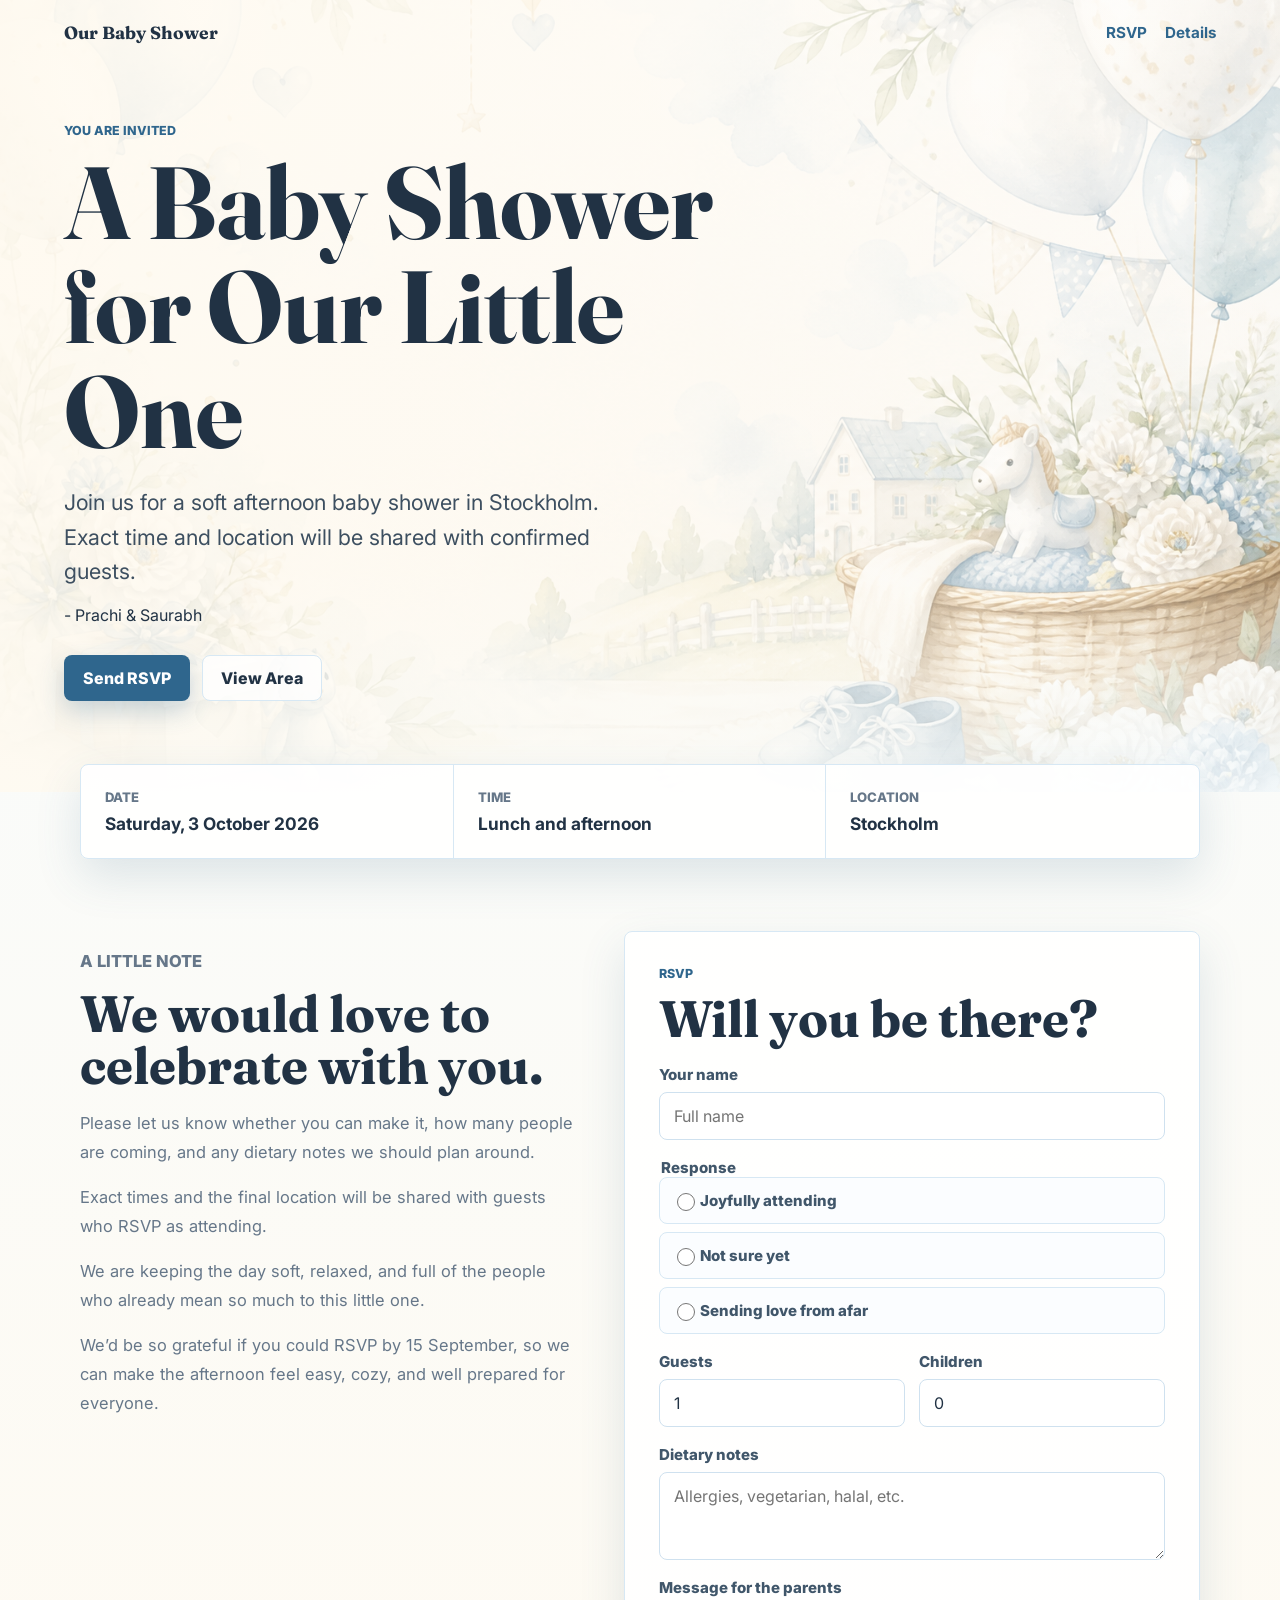
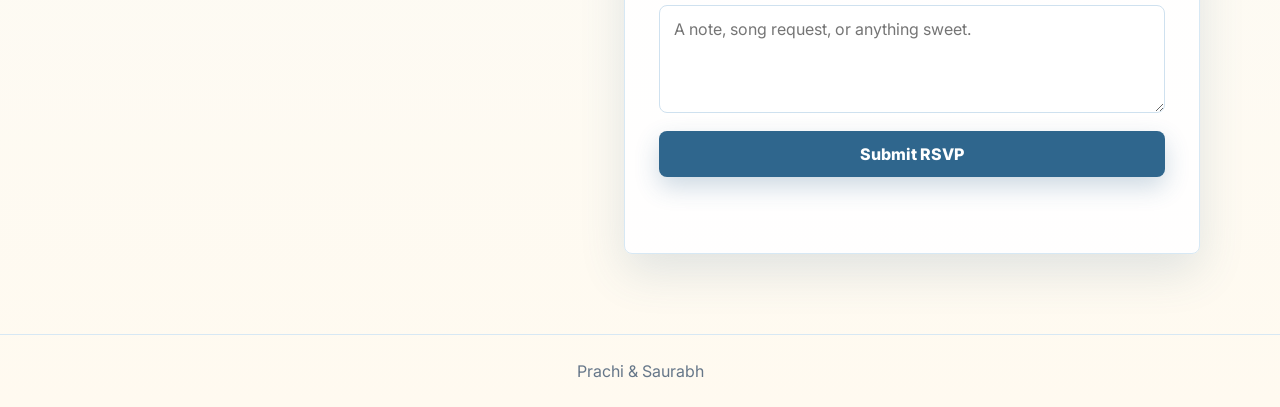
==== index.html @ 3d4d5b7b "Add RSVP confirmation dialog" ====
<!doctype html>
<html lang="en">
  <head>
    <meta charset="utf-8">
    <meta name="viewport" content="width=device-width, initial-scale=1">
    <meta name="description" content="RSVP for a baby shower in Stockholm.">
    <title>Baby Shower RSVP</title>
    <link rel="preconnect" href="https://fonts.googleapis.com">
    <link rel="preconnect" href="https://fonts.gstatic.com" crossorigin>
    <link href="https://fonts.googleapis.com/css2?family=Fraunces:opsz,wght@9..144,600;9..144,700&family=Inter:wght@400;500;600;700&display=swap" rel="stylesheet">
    <link rel="stylesheet" href="styles.css">
  </head>
  <body>
    <header class="hero">
      <img class="hero__image" src="assets/baby-shower-hero.png" alt="Watercolor baby shower decorations with pale blue balloons, flowers, and baby shoes">
      <nav class="topbar" aria-label="Event">
        <a class="brand" href="index.html">Our Baby Shower</a>
        <div class="topbar__links">
          <a href="#rsvp">RSVP</a>
          <a href="#details">Details</a>
        </div>
      </nav>
      <section class="hero__content" aria-labelledby="event-title">
        <p class="eyebrow">You are invited</p>
        <h1 id="event-title">A Baby Shower for Our Little One</h1>
        <p class="hero__copy" id="event-summary">Join us for a soft afternoon baby shower in Stockholm. Exact time and location will be shared with confirmed guests.</p>
        <p> - Prachi & Saurabh</p>
        <div class="hero__actions">
          <a class="button button--primary" href="#rsvp">Send RSVP</a>
          <a class="button button--secondary" id="maps-link" target="_blank" rel="noreferrer">View Area</a>
        </div>
      </section>
    </header>

    <main>
      <section class="event-strip" id="details" aria-label="Event details">
        <div>
          <span>Date</span>
          <strong id="event-date">Date to be announced</strong>
        </div>
        <div>
          <span>Time</span>
          <strong id="event-time">Time to be announced</strong>
        </div>
        <div>
          <span>Location</span>
          <strong id="event-location">Stockholm</strong>
        </div>
      </section>

      <section class="content-grid" aria-label="Invitation and RSVP">
        <article class="note">
          <p class="eyebrow">A little note</p>
          <h2>We would love to celebrate with you.</h2>
          <p>
            Please let us know whether you can make it, how many people are coming,
            and any dietary notes we should plan around.
          </p>
          <p>
            Exact times and the final location will be shared with guests who
            RSVP as attending.
          </p>
          <p>
            We are keeping the day soft, relaxed, and full of the people who
            already mean so much to this little one.
          </p>
          <p>
            We’d be so grateful if you could RSVP by 15 September, so we can 
            make the afternoon feel easy, cozy, and well prepared for everyone.
          </p>
        </article>

        <form class="rsvp-form" id="rsvp" aria-label="RSVP form">
          <div class="form-heading">
            <p class="eyebrow">RSVP</p>
            <h2>Will you be there?</h2>
          </div>

          <label>
            <span>Your name</span>
            <input name="name" type="text" autocomplete="name" required placeholder="Full name">
          </label>

          <fieldset>
            <legend>Response</legend>
            <label class="choice">
              <input type="radio" name="status" value="yes" required>
              <span>Joyfully attending</span>
            </label>
            <label class="choice">
              <input type="radio" name="status" value="maybe">
              <span>Not sure yet</span>
            </label>
            <label class="choice">
              <input type="radio" name="status" value="no">
              <span>Sending love from afar</span>
            </label>
          </fieldset>

          <div class="form-row">
            <label>
              <span>Guests</span>
              <input name="guests" type="number" min="1" max="8" value="1" required>
            </label>
            <label>
              <span>Children</span>
              <input name="children" type="number" min="0" max="8" value="0">
            </label>
          </div>

          <label>
            <span>Dietary notes</span>
            <textarea name="dietary" rows="3" placeholder="Allergies, vegetarian, halal, etc."></textarea>
          </label>

          <label>
            <span>Message for the parents</span>
            <textarea name="message" rows="4" placeholder="A note, song request, or anything sweet."></textarea>
          </label>

          <button class="button button--primary" type="submit">Submit RSVP</button>
          <p class="form-status" id="form-status" role="status" aria-live="polite"></p>
        </form>
      </section>
    </main>

    <footer>
      <span id="footer-text">Prachi &amp; Saurabh</span>
    </footer>

    <div class="confirmation-modal" id="confirmation-modal" role="dialog" aria-modal="true" aria-labelledby="confirmation-title" hidden>
      <div class="confirmation-modal__backdrop" data-close-confirmation></div>
      <section class="confirmation-modal__panel">
        <p class="eyebrow">RSVP received</p>
        <h2 id="confirmation-title">Thank you for letting us know.</h2>
        <p id="confirmation-copy">
          Your RSVP has been saved. We are so grateful you took a moment to reply.
        </p>
        <button class="button button--primary" type="button" data-close-confirmation>Done</button>
      </section>
    </div>

    <script src="script.js"></script>
  </body>
</html>
---- styles.css ----
:root {
  color-scheme: light;
  --ink: #213244;
  --muted: #667789;
  --blue: #a9d7f6;
  --blue-strong: #6aaedb;
  --blue-deep: #2f668d;
  --ivory: #fffaf0;
  --paper: #ffffff;
  --sage: #8fa98b;
  --gold: #c9a95e;
  --line: #d7e8f4;
  --shadow: 0 18px 45px rgba(69, 112, 145, 0.16);
}

* {
  box-sizing: border-box;
}

html {
  scroll-behavior: smooth;
}

body {
  margin: 0;
  color: var(--ink);
  background: linear-gradient(180deg, #f7fcff 0%, var(--ivory) 100%);
  font-family: Inter, system-ui, -apple-system, BlinkMacSystemFont, "Segoe UI", sans-serif;
}

a {
  color: inherit;
}

.hero {
  position: relative;
  min-height: 88vh;
  overflow: hidden;
  display: grid;
  align-items: center;
  padding: 84px clamp(20px, 5vw, 72px) 52px;
}

.hero__image {
  position: absolute;
  inset: 0;
  width: 100%;
  height: 100%;
  object-fit: cover;
  z-index: -2;
}

.hero::after {
  content: "";
  position: absolute;
  inset: 0;
  z-index: -1;
  background:
    linear-gradient(90deg, rgba(255, 250, 240, 0.9), rgba(255, 250, 240, 0.55) 48%, rgba(255, 250, 240, 0.15)),
    linear-gradient(180deg, rgba(255, 255, 255, 0.55), rgba(255, 255, 255, 0.1) 72%, rgba(247, 252, 255, 0.92));
}

.topbar {
  position: absolute;
  top: 0;
  left: 0;
  right: 0;
  display: flex;
  justify-content: space-between;
  align-items: center;
  gap: 16px;
  padding: 22px clamp(20px, 5vw, 72px);
  z-index: 2;
}

.topbar--plain {
  position: static;
  background: rgba(255, 255, 255, 0.82);
  border-bottom: 1px solid var(--line);
  backdrop-filter: blur(12px);
}

.brand {
  font-family: Fraunces, Georgia, serif;
  font-weight: 700;
  font-size: 1.1rem;
  text-decoration: none;
}

.topbar__links {
  display: flex;
  gap: 18px;
  color: var(--blue-deep);
  font-size: 0.95rem;
  font-weight: 700;
}

.topbar__links a {
  text-decoration: none;
}

.hero__content {
  width: min(680px, 100%);
}

.eyebrow {
  margin: 0 0 12px;
  color: var(--blue-deep);
  font-size: 0.78rem;
  font-weight: 800;
  letter-spacing: 0;
  text-transform: uppercase;
}

h1,
h2 {
  margin: 0;
  font-family: Fraunces, Georgia, serif;
  line-height: 1.02;
}

h1 {
  max-width: 10ch;
  font-size: clamp(3.1rem, 8vw, 6.8rem);
}

h2 {
  font-size: clamp(2rem, 4vw, 3.25rem);
}

.hero__copy {
  max-width: 560px;
  margin: 22px 0 0;
  color: #3d4f60;
  font-size: clamp(1.05rem, 2vw, 1.35rem);
  line-height: 1.6;
}

.hero__actions,
.table-actions {
  display: flex;
  flex-wrap: wrap;
  gap: 12px;
  align-items: center;
}

.hero__actions {
  margin-top: 30px;
}

.button {
  min-height: 46px;
  border: 1px solid transparent;
  border-radius: 8px;
  padding: 12px 18px;
  display: inline-flex;
  align-items: center;
  justify-content: center;
  gap: 8px;
  color: var(--ink);
  font: inherit;
  font-weight: 800;
  text-decoration: none;
  cursor: pointer;
}

.button--primary {
  background: var(--blue-deep);
  color: white;
  box-shadow: 0 10px 24px rgba(47, 102, 141, 0.24);
}

.button--secondary {
  background: rgba(255, 255, 255, 0.78);
  border-color: var(--line);
}

.event-strip,
.content-grid,
.stats-shell {
  width: min(1120px, calc(100% - 32px));
  margin-inline: auto;
}

.event-strip {
  margin-top: -28px;
  position: relative;
  z-index: 3;
  display: grid;
  grid-template-columns: repeat(3, 1fr);
  background: rgba(255, 255, 255, 0.92);
  border: 1px solid var(--line);
  border-radius: 8px;
  box-shadow: var(--shadow);
}

.event-strip div {
  padding: 24px;
  border-right: 1px solid var(--line);
}

.event-strip div:last-child {
  border-right: 0;
}

.event-strip span,
.metric-grid span {
  display: block;
  color: var(--muted);
  font-size: 0.82rem;
  font-weight: 800;
  text-transform: uppercase;
}

.event-strip strong,
.metric-grid strong {
  display: block;
  margin-top: 8px;
  font-size: 1.08rem;
}

.content-grid {
  display: grid;
  grid-template-columns: minmax(0, 0.86fr) minmax(360px, 1fr);
  gap: clamp(24px, 4vw, 48px);
  padding: 72px 0 80px;
  align-items: start;
}

.note {
  padding-top: 16px;
}

.note p {
  color: var(--muted);
  font-size: 1.03rem;
  line-height: 1.75;
}

code {
  border: 1px solid var(--line);
  border-radius: 6px;
  background: rgba(255, 255, 255, 0.8);
  padding: 2px 5px;
}

.rsvp-form,
.stats-panel,
.metric-grid article {
  background: rgba(255, 255, 255, 0.9);
  border: 1px solid var(--line);
  border-radius: 8px;
  box-shadow: var(--shadow);
}

.rsvp-form {
  display: grid;
  gap: 18px;
  padding: clamp(22px, 4vw, 34px);
}

.form-heading {
  margin-bottom: 2px;
}

label,
fieldset {
  display: grid;
  gap: 8px;
  min-width: 0;
}

label span,
legend {
  color: #40566a;
  font-size: 0.94rem;
  font-weight: 800;
}

input,
textarea {
  width: 100%;
  border: 1px solid #cfe1ef;
  border-radius: 8px;
  background: white;
  color: var(--ink);
  font: inherit;
  padding: 13px 14px;
  outline: none;
}

input:focus,
textarea:focus {
  border-color: var(--blue-strong);
  box-shadow: 0 0 0 4px rgba(169, 215, 246, 0.35);
}

fieldset {
  margin: 0;
  padding: 0;
  border: 0;
}

.choice {
  grid-template-columns: 18px 1fr;
  align-items: center;
  gap: 10px;
  border: 1px solid var(--line);
  border-radius: 8px;
  padding: 12px;
  background: #fbfdff;
}

.choice input {
  width: 18px;
  height: 18px;
  accent-color: var(--blue-deep);
}

.form-row {
  display: grid;
  grid-template-columns: repeat(2, minmax(0, 1fr));
  gap: 14px;
}

.form-status {
  min-height: 24px;
  margin: 0;
  color: var(--blue-deep);
  font-weight: 800;
}

footer {
  border-top: 1px solid var(--line);
  padding: 26px 20px;
  color: var(--muted);
  text-align: center;
}

.confirmation-modal[hidden] {
  display: none;
}

.confirmation-modal {
  position: fixed;
  inset: 0;
  z-index: 20;
  display: grid;
  place-items: center;
  padding: 20px;
}

.confirmation-modal__backdrop {
  position: absolute;
  inset: 0;
  background: rgba(33, 50, 68, 0.36);
  backdrop-filter: blur(5px);
}

.confirmation-modal__panel {
  position: relative;
  width: min(460px, 100%);
  border: 1px solid var(--line);
  border-radius: 8px;
  background: rgba(255, 255, 255, 0.96);
  box-shadow: var(--shadow);
  padding: clamp(24px, 6vw, 38px);
}

.confirmation-modal__panel h2 {
  font-size: clamp(1.9rem, 5vw, 2.8rem);
}

.confirmation-modal__panel p:not(.eyebrow) {
  color: var(--muted);
  line-height: 1.7;
  margin: 16px 0 22px;
}

.stats-page {
  min-height: 100vh;
}

.stats-shell {
  padding: 56px 0 80px;
}

.stats-intro {
  max-width: 720px;
}

.stats-intro h1 {
  max-width: none;
  font-size: clamp(2.6rem, 7vw, 5.1rem);
}

.stats-intro p:last-child {
  color: var(--muted);
  line-height: 1.7;
}

.metric-grid {
  display: grid;
  grid-template-columns: repeat(4, 1fr);
  gap: 14px;
  margin: 32px 0 18px;
}

.metric-grid article {
  padding: 22px;
}

.metric-grid strong {
  color: var(--blue-deep);
  font-size: 2.35rem;
}

.stats-panel {
  margin-top: 18px;
  padding: 24px;
}

.bar-row {
  display: grid;
  grid-template-columns: 72px minmax(0, 1fr) 48px;
  gap: 14px;
  align-items: center;
  margin: 14px 0;
}

.bar {
  height: 14px;
  overflow: hidden;
  border-radius: 999px;
  background: #e8f4fb;
}

.bar i {
  display: block;
  width: 0;
  height: 100%;
  border-radius: inherit;
  background: linear-gradient(90deg, var(--blue-strong), var(--sage));
}

.table-actions {
  justify-content: space-between;
  margin-bottom: 14px;
}

.table-actions h2 {
  font-size: 1.6rem;
}

.table-wrap {
  overflow-x: auto;
}

table {
  width: 100%;
  border-collapse: collapse;
  min-width: 680px;
}

th,
td {
  border-bottom: 1px solid var(--line);
  padding: 13px 10px;
  text-align: left;
  vertical-align: top;
}

th {
  color: var(--blue-deep);
  font-size: 0.78rem;
  text-transform: uppercase;
}

td {
  color: #40566a;
}

@media (max-width: 820px) {
  .hero {
    min-height: 84vh;
    padding-top: 96px;
  }

  .topbar {
    align-items: flex-start;
  }

  .topbar__links {
    gap: 12px;
  }

  .hero__content {
    padding-top: 72px;
  }

  h1 {
    font-size: clamp(2.8rem, 15vw, 4.7rem);
  }

  .event-strip,
  .content-grid,
  .metric-grid {
    grid-template-columns: 1fr;
  }

  .event-strip div {
    border-right: 0;
    border-bottom: 1px solid var(--line);
  }

  .event-strip div:last-child {
    border-bottom: 0;
  }

  .content-grid {
    padding-top: 48px;
  }
}

@media (max-width: 560px) {
  .topbar {
    padding-inline: 16px;
  }

  .hero {
    padding-inline: 16px;
  }

  .hero__actions,
  .form-row {
    grid-template-columns: 1fr;
    display: grid;
  }

  .button {
    width: 100%;
  }

  .bar-row {
    grid-template-columns: 58px minmax(0, 1fr) 42px;
    gap: 10px;
  }
}
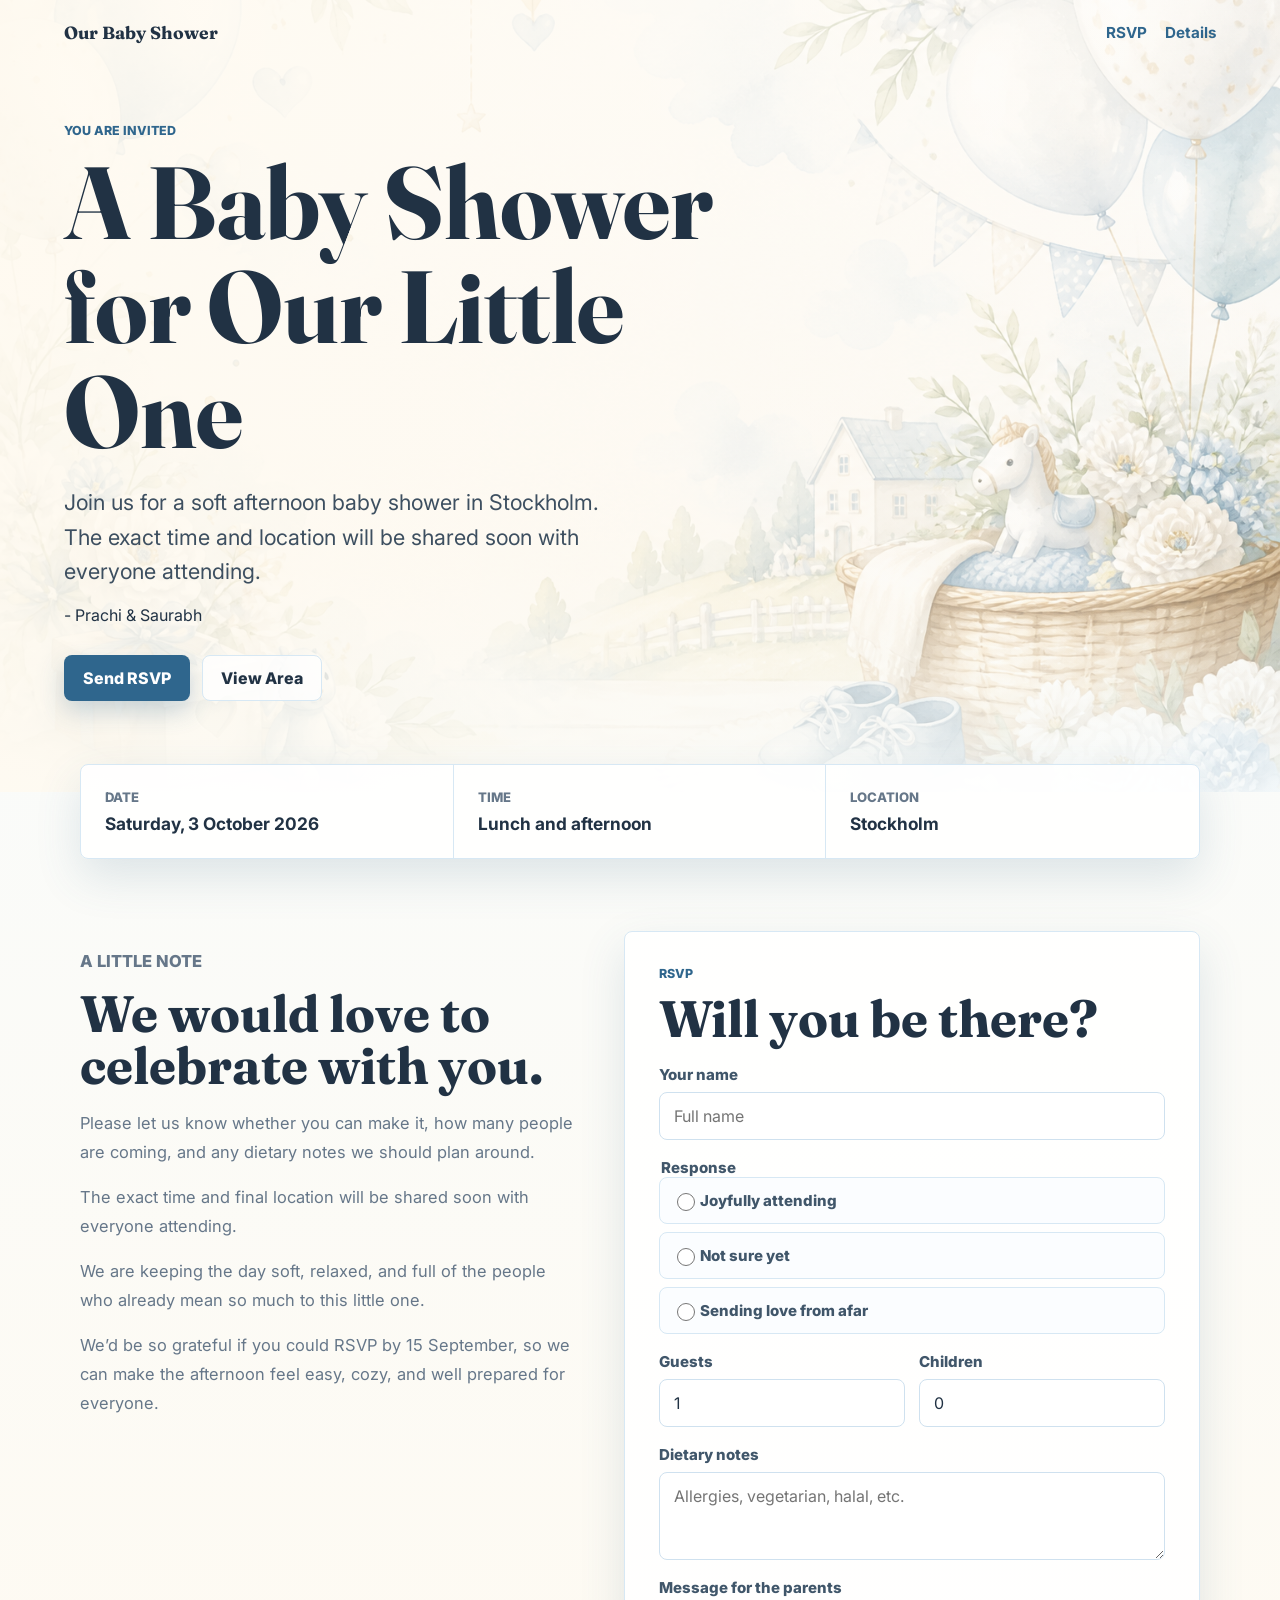
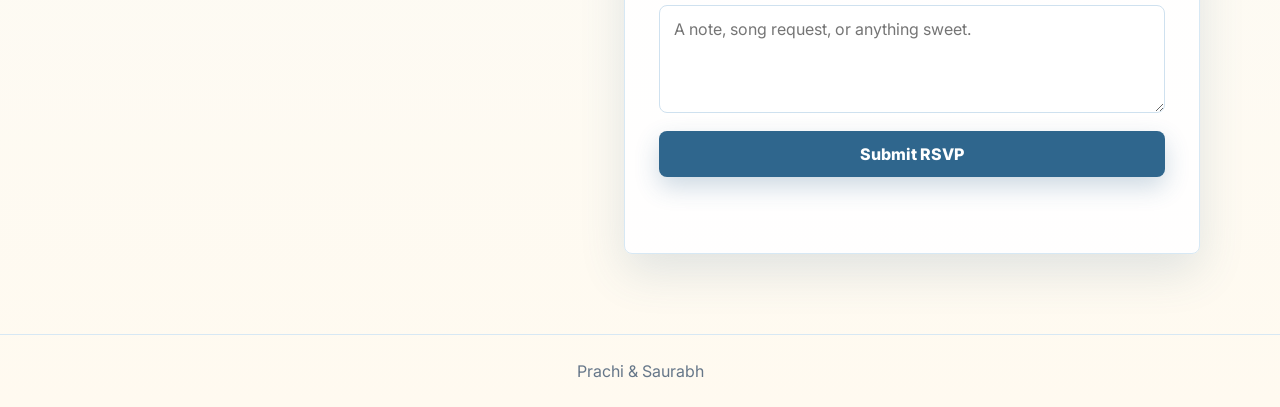
==== commit 932c4cc1: "Update event timing copy" ====
--- a/index.html
+++ b/index.html
@@ -23,7 +23,7 @@
       <section class="hero__content" aria-labelledby="event-title">
         <p class="eyebrow">You are invited</p>
         <h1 id="event-title">A Baby Shower for Our Little One</h1>
-        <p class="hero__copy" id="event-summary">Join us for a soft afternoon baby shower in Stockholm. Exact time and location will be shared with confirmed guests.</p>
+        <p class="hero__copy" id="event-summary">Join us for a soft afternoon baby shower in Stockholm. The exact time and location will be shared soon with everyone attending.</p>
         <p> - Prachi & Saurabh</p>
         <div class="hero__actions">
           <a class="button button--primary" href="#rsvp">Send RSVP</a>
@@ -57,8 +57,8 @@
             and any dietary notes we should plan around.
           </p>
           <p>
-            Exact times and the final location will be shared with guests who
-            RSVP as attending.
+            The exact time and final location will be shared soon with everyone
+            attending.
           </p>
           <p>
             We are keeping the day soft, relaxed, and full of the people who
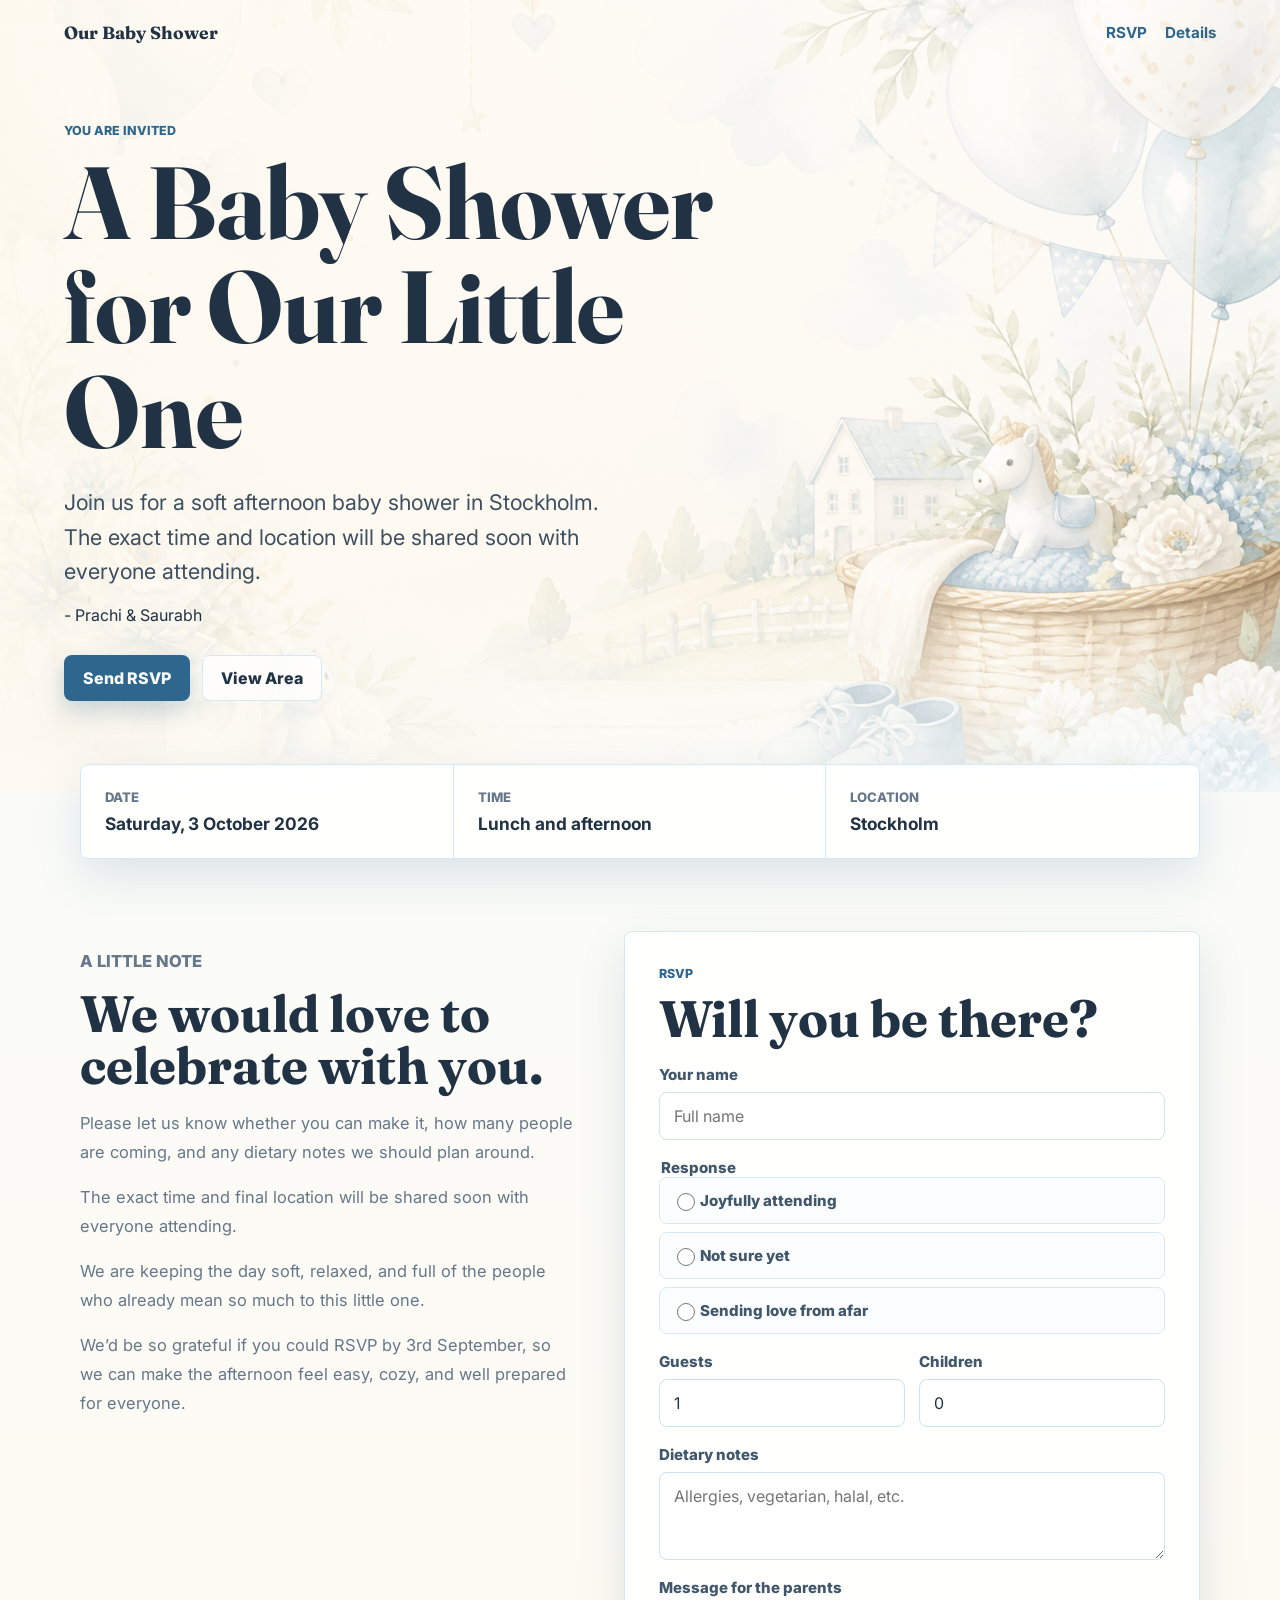
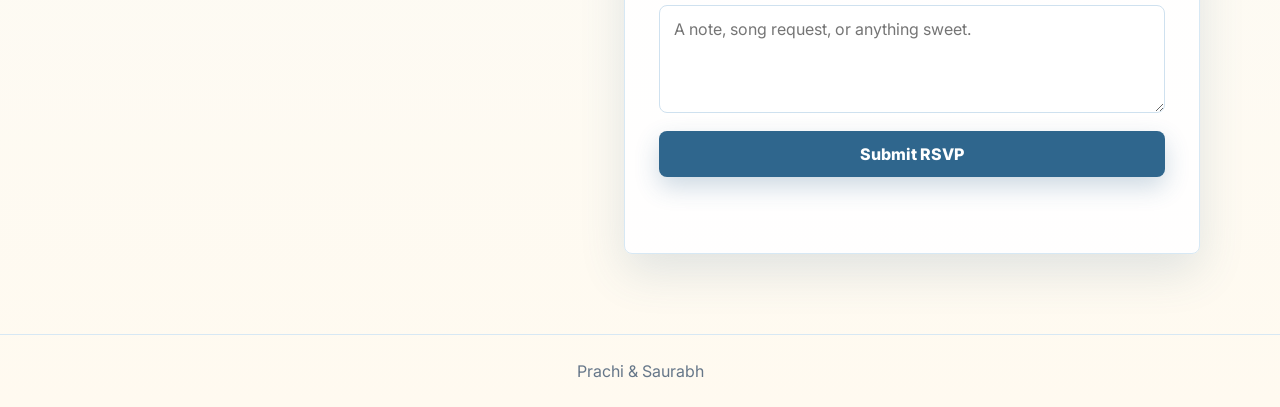
==== commit e32d2ce7: "Update rsvp date" ====
--- a/index.html
+++ b/index.html
@@ -4,7 +4,21 @@
     <meta charset="utf-8">
     <meta name="viewport" content="width=device-width, initial-scale=1">
     <meta name="description" content="RSVP for a baby shower in Stockholm.">
-    <title>Baby Shower RSVP</title>
+    <meta name="theme-color" content="#bfe4fb">
+    <meta property="og:type" content="website">
+    <meta property="og:url" content="https://saurabhvyas97.github.io/baby-shower-rsvp/">
+    <meta property="og:title" content="A Baby Shower for Our Little One">
+    <meta property="og:description" content="Join Prachi and Saurabh for a soft afternoon baby shower in Stockholm.">
+    <meta property="og:image" content="https://saurabhvyas97.github.io/baby-shower-rsvp/assets/social-preview.png">
+    <meta property="og:image:width" content="1200">
+    <meta property="og:image:height" content="630">
+    <meta property="og:image:alt" content="Soft watercolor baby shower invitation with pale blue balloons and tiny baby details">
+    <meta name="twitter:card" content="summary_large_image">
+    <meta name="twitter:title" content="A Baby Shower for Our Little One">
+    <meta name="twitter:description" content="Join Prachi and Saurabh for a soft afternoon baby shower in Stockholm.">
+    <meta name="twitter:image" content="https://saurabhvyas97.github.io/baby-shower-rsvp/assets/social-preview.png">
+    <link rel="canonical" href="https://saurabhvyas97.github.io/baby-shower-rsvp/">
+    <title>A Baby Shower for Our Little One</title>
     <link rel="preconnect" href="https://fonts.googleapis.com">
     <link rel="preconnect" href="https://fonts.gstatic.com" crossorigin>
     <link href="https://fonts.googleapis.com/css2?family=Fraunces:opsz,wght@9..144,600;9..144,700&family=Inter:wght@400;500;600;700&display=swap" rel="stylesheet">
@@ -65,7 +79,7 @@
             already mean so much to this little one.
           </p>
           <p>
-            We’d be so grateful if you could RSVP by 15 September, so we can 
+            We’d be so grateful if you could RSVP by 3rd September, so we can 
             make the afternoon feel easy, cozy, and well prepared for everyone.
           </p>
         </article>
@@ -100,7 +114,7 @@
           <div class="form-row">
             <label>
               <span>Guests</span>
-              <input name="guests" type="number" min="1" max="8" value="1" required>
+              <input name="guests" type="number" min="0" max="15" value="1" required>
             </label>
             <label>
               <span>Children</span>
@@ -118,7 +132,7 @@
             <textarea name="message" rows="4" placeholder="A note, song request, or anything sweet."></textarea>
           </label>
 
-          <button class="button button--primary" type="submit">Submit RSVP</button>
+          <button class="button button--primary" id="submit-rsvp" type="submit">Submit RSVP</button>
           <p class="form-status" id="form-status" role="status" aria-live="polite"></p>
         </form>
       </section>
--- a/styles.css
+++ b/styles.css
@@ -175,6 +175,12 @@
   border-color: var(--line);
 }
 
+.button:disabled {
+  cursor: wait;
+  opacity: 0.58;
+  box-shadow: none;
+}
+
 .event-strip,
 .content-grid,
 .stats-shell {
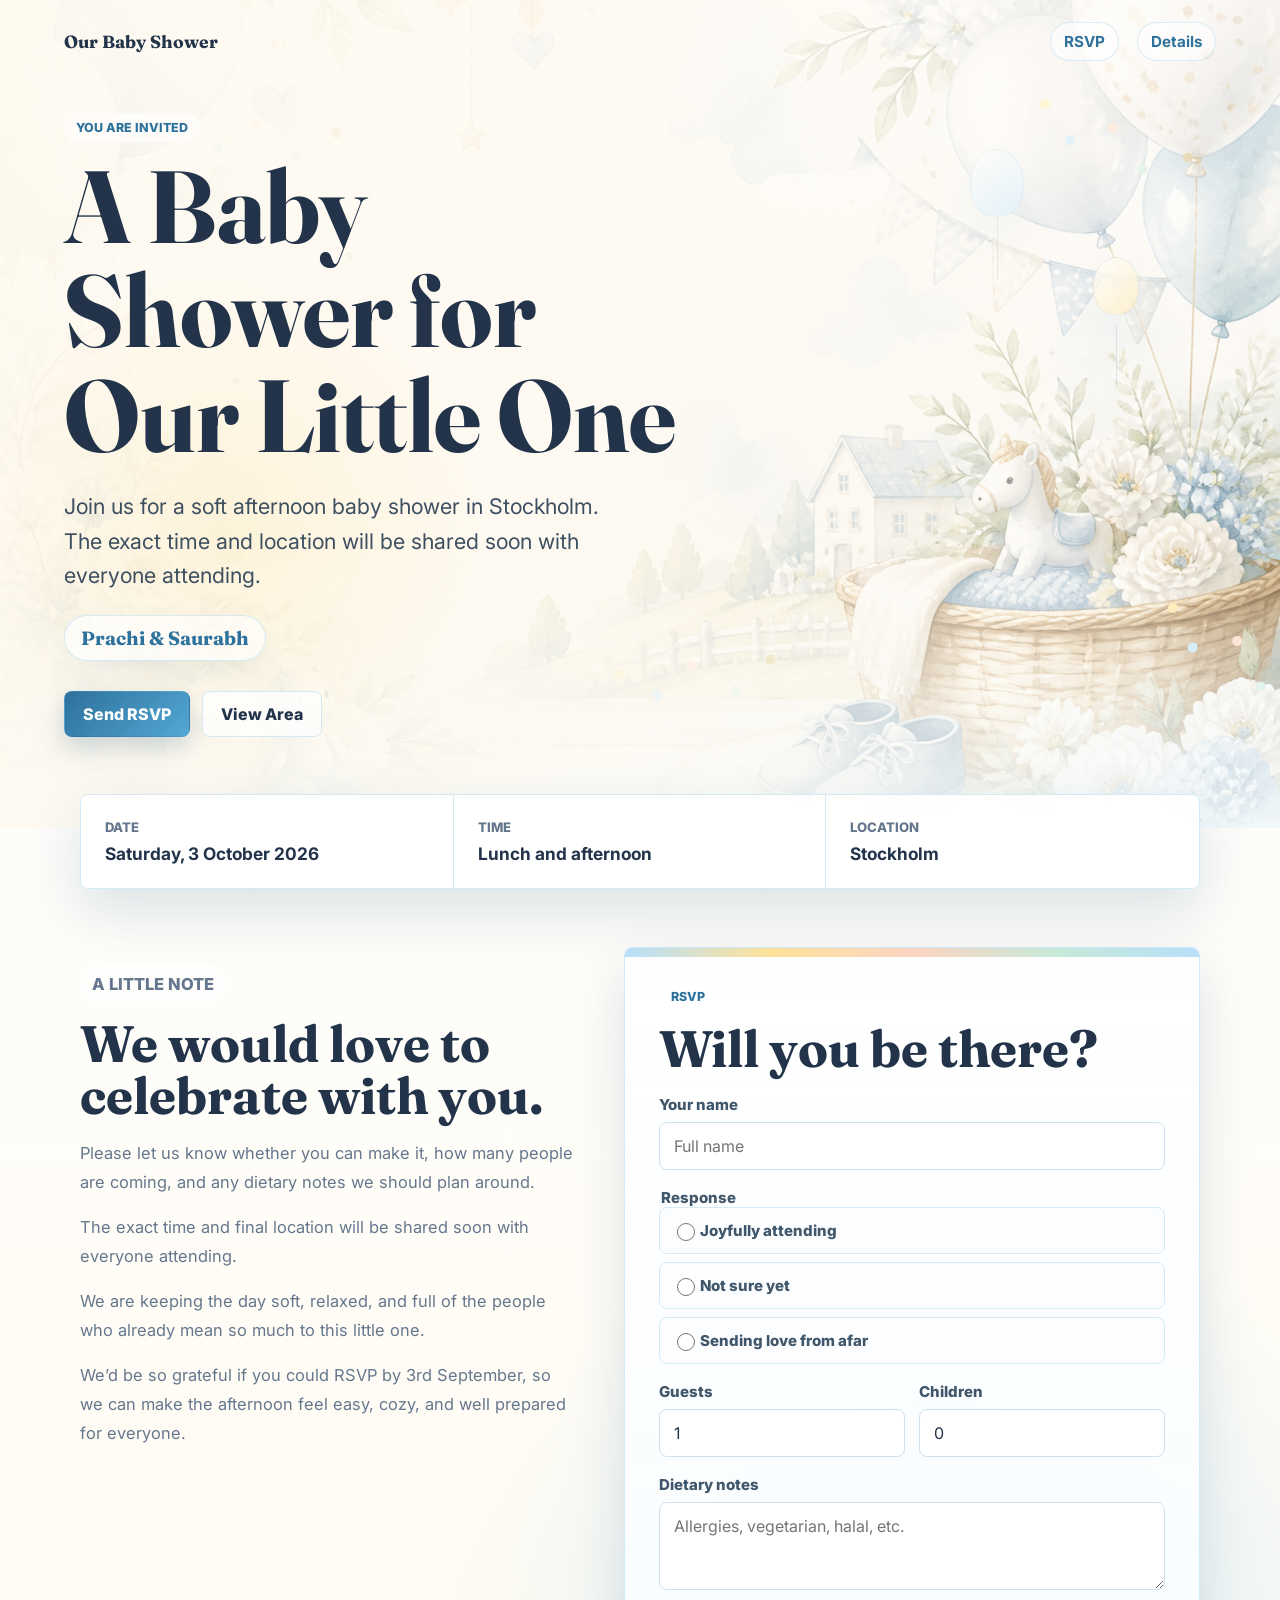
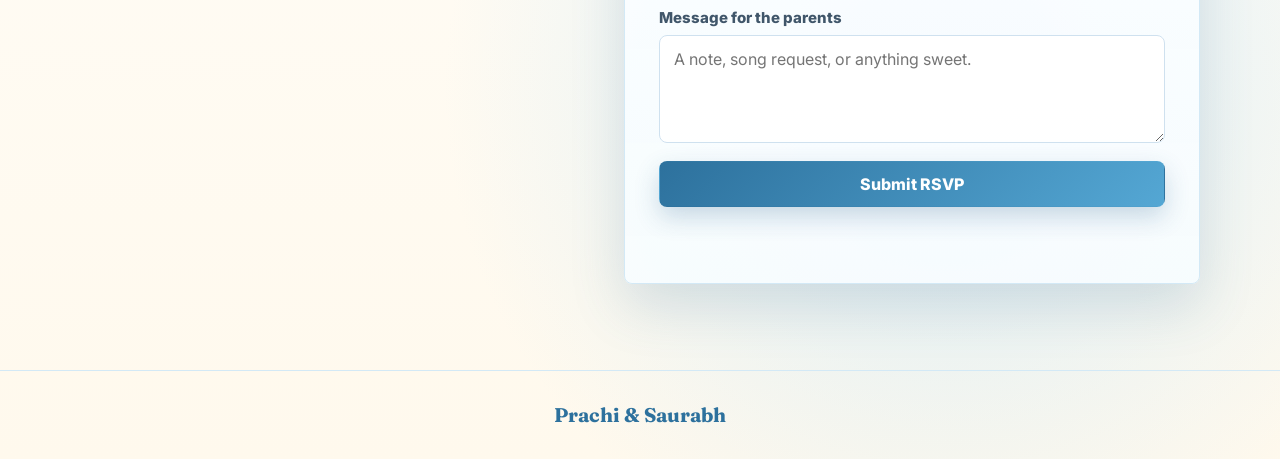
==== commit 3ba23102: "Add fun" ====
--- a/index.html
+++ b/index.html
@@ -24,9 +24,20 @@
     <link href="https://fonts.googleapis.com/css2?family=Fraunces:opsz,wght@9..144,600;9..144,700&family=Inter:wght@400;500;600;700&display=swap" rel="stylesheet">
     <link rel="stylesheet" href="styles.css">
   </head>
-  <body>
+  <body class="joyful-invite">
     <header class="hero">
       <img class="hero__image" src="assets/baby-shower-hero.png" alt="Watercolor baby shower decorations with pale blue balloons, flowers, and baby shoes">
+      <div class="party-sky" aria-hidden="true">
+        <span class="party-sky__balloon party-sky__balloon--one"></span>
+        <span class="party-sky__balloon party-sky__balloon--two"></span>
+        <span class="party-sky__balloon party-sky__balloon--three"></span>
+        <span class="party-sky__cloud party-sky__cloud--one"></span>
+        <span class="party-sky__cloud party-sky__cloud--two"></span>
+        <span class="party-sky__dot party-sky__dot--one"></span>
+        <span class="party-sky__dot party-sky__dot--two"></span>
+        <span class="party-sky__dot party-sky__dot--three"></span>
+        <span class="party-sky__dot party-sky__dot--four"></span>
+      </div>
       <nav class="topbar" aria-label="Event">
         <a class="brand" href="index.html">Our Baby Shower</a>
         <div class="topbar__links">
@@ -38,7 +49,7 @@
         <p class="eyebrow">You are invited</p>
         <h1 id="event-title">A Baby Shower for Our Little One</h1>
         <p class="hero__copy" id="event-summary">Join us for a soft afternoon baby shower in Stockholm. The exact time and location will be shared soon with everyone attending.</p>
-        <p> - Prachi & Saurabh</p>
+        <p class="signature">Prachi &amp; Saurabh</p>
         <div class="hero__actions">
           <a class="button button--primary" href="#rsvp">Send RSVP</a>
           <a class="button button--secondary" id="maps-link" target="_blank" rel="noreferrer">View Area</a>
--- a/styles.css
+++ b/styles.css
@@ -1,16 +1,20 @@
 :root {
   color-scheme: light;
-  --ink: #213244;
-  --muted: #667789;
-  --blue: #a9d7f6;
-  --blue-strong: #6aaedb;
-  --blue-deep: #2f668d;
-  --ivory: #fffaf0;
+  --ink: #22334a;
+  --muted: #65778d;
+  --blue: #b9e1fb;
+  --blue-strong: #68b9ea;
+  --blue-deep: #2d719d;
+  --ivory: #fff9ed;
   --paper: #ffffff;
-  --sage: #8fa98b;
-  --gold: #c9a95e;
-  --line: #d7e8f4;
-  --shadow: 0 18px 45px rgba(69, 112, 145, 0.16);
+  --sage: #9abd9c;
+  --gold: #d6ad4f;
+  --peach: #ffd5c3;
+  --butter: #ffe39a;
+  --mint: #c9ead8;
+  --lilac: #d9d4ff;
+  --line: #d3e9f6;
+  --shadow: 0 22px 54px rgba(69, 112, 145, 0.18);
 }
 
 * {
@@ -24,7 +28,11 @@
 body {
   margin: 0;
   color: var(--ink);
-  background: linear-gradient(180deg, #f7fcff 0%, var(--ivory) 100%);
+  background:
+    radial-gradient(circle at 12% 12%, rgba(255, 213, 195, 0.55), transparent 24%),
+    radial-gradient(circle at 88% 10%, rgba(201, 234, 216, 0.58), transparent 24%),
+    radial-gradient(circle at 74% 82%, rgba(185, 225, 251, 0.52), transparent 26%),
+    linear-gradient(180deg, #f7fcff 0%, #fffdf8 56%, var(--ivory) 100%);
   font-family: Inter, system-ui, -apple-system, BlinkMacSystemFont, "Segoe UI", sans-serif;
 }
 
@@ -34,11 +42,11 @@
 
 .hero {
   position: relative;
-  min-height: 88vh;
+  min-height: 92vh;
   overflow: hidden;
   display: grid;
   align-items: center;
-  padding: 84px clamp(20px, 5vw, 72px) 52px;
+  padding: 92px clamp(20px, 5vw, 72px) 70px;
 }
 
 .hero__image {
@@ -56,8 +64,123 @@
   inset: 0;
   z-index: -1;
   background:
-    linear-gradient(90deg, rgba(255, 250, 240, 0.9), rgba(255, 250, 240, 0.55) 48%, rgba(255, 250, 240, 0.15)),
-    linear-gradient(180deg, rgba(255, 255, 255, 0.55), rgba(255, 255, 255, 0.1) 72%, rgba(247, 252, 255, 0.92));
+    radial-gradient(circle at 18% 64%, rgba(255, 227, 154, 0.26), transparent 22%),
+    linear-gradient(90deg, rgba(255, 250, 240, 0.92), rgba(255, 250, 240, 0.62) 48%, rgba(255, 250, 240, 0.08)),
+    linear-gradient(180deg, rgba(255, 255, 255, 0.58), rgba(255, 255, 255, 0.08) 68%, rgba(247, 252, 255, 0.94));
+}
+
+.party-sky {
+  position: absolute;
+  inset: 0;
+  z-index: -1;
+  pointer-events: none;
+}
+
+.party-sky__balloon,
+.party-sky__cloud,
+.party-sky__dot {
+  position: absolute;
+  display: block;
+}
+
+.party-sky__balloon {
+  width: 54px;
+  height: 68px;
+  border: 1px solid rgba(45, 113, 157, 0.16);
+  border-radius: 52% 52% 48% 48%;
+  background: linear-gradient(145deg, rgba(255, 255, 255, 0.78), rgba(185, 225, 251, 0.88));
+  box-shadow: 0 18px 38px rgba(45, 113, 157, 0.12);
+  animation: bob 7s ease-in-out infinite;
+}
+
+.party-sky__balloon::after {
+  content: "";
+  position: absolute;
+  left: 50%;
+  top: 66px;
+  width: 1px;
+  height: 64px;
+  background: rgba(45, 113, 157, 0.24);
+}
+
+.party-sky__balloon--one {
+  right: 20%;
+  top: 18%;
+}
+
+.party-sky__balloon--two {
+  right: 11%;
+  top: 31%;
+  width: 46px;
+  height: 58px;
+  background: linear-gradient(145deg, rgba(255, 255, 255, 0.82), rgba(255, 227, 154, 0.78));
+  animation-delay: -2s;
+}
+
+.party-sky__balloon--three {
+  left: 7%;
+  top: 21%;
+  width: 44px;
+  height: 56px;
+  background: linear-gradient(145deg, rgba(255, 255, 255, 0.82), rgba(201, 234, 216, 0.82));
+  animation-delay: -4s;
+}
+
+.party-sky__cloud {
+  width: 84px;
+  height: 32px;
+  border-radius: 999px;
+  background: rgba(255, 255, 255, 0.74);
+  box-shadow:
+    28px 6px 0 rgba(255, 255, 255, 0.5),
+    56px -4px 0 rgba(255, 255, 255, 0.36);
+  animation: drift 10s ease-in-out infinite;
+}
+
+.party-sky__cloud--one {
+  left: 16%;
+  bottom: 28%;
+}
+
+.party-sky__cloud--two {
+  right: 34%;
+  top: 21%;
+  animation-delay: -5s;
+}
+
+.party-sky__dot {
+  width: 10px;
+  height: 10px;
+  border-radius: 999px;
+  background: var(--butter);
+  box-shadow:
+    34px 28px 0 var(--blue),
+    72px 4px 0 var(--peach),
+    112px 36px 0 var(--mint),
+    152px 12px 0 rgba(214, 173, 79, 0.72);
+}
+
+.party-sky__dot--one {
+  left: 14%;
+  top: 14%;
+}
+
+.party-sky__dot--two {
+  right: 18%;
+  top: 12%;
+  transform: rotate(16deg);
+}
+
+.party-sky__dot--three {
+  left: 48%;
+  bottom: 18%;
+  transform: rotate(-10deg);
+}
+
+.party-sky__dot--four {
+  right: 8%;
+  bottom: 26%;
+  transform: rotate(24deg);
 }
 
 .topbar {
@@ -96,15 +219,24 @@
 }
 
 .topbar__links a {
+  border: 1px solid rgba(104, 185, 234, 0.24);
+  border-radius: 999px;
+  background: rgba(255, 255, 255, 0.58);
+  padding: 9px 13px;
   text-decoration: none;
 }
 
 .hero__content {
   width: min(680px, 100%);
+  position: relative;
 }
 
 .eyebrow {
+  width: fit-content;
   margin: 0 0 12px;
+  border-radius: 999px;
+  background: rgba(255, 255, 255, 0.66);
+  padding: 7px 12px;
   color: var(--blue-deep);
   font-size: 0.78rem;
   font-weight: 800;
@@ -120,8 +252,9 @@
 }
 
 h1 {
-  max-width: 10ch;
-  font-size: clamp(3.1rem, 8vw, 6.8rem);
+  max-width: 11ch;
+  font-size: clamp(3.15rem, 8vw, 7.1rem);
+  text-wrap: balance;
 }
 
 h2 {
@@ -134,6 +267,20 @@
   color: #3d4f60;
   font-size: clamp(1.05rem, 2vw, 1.35rem);
   line-height: 1.6;
+}
+
+.signature {
+  width: fit-content;
+  margin: 22px 0 0;
+  border: 1px solid rgba(104, 185, 234, 0.26);
+  border-radius: 999px;
+  background: rgba(255, 255, 255, 0.66);
+  color: var(--blue-deep);
+  padding: 10px 16px;
+  font-family: Fraunces, Georgia, serif;
+  font-size: 1.2rem;
+  font-weight: 700;
+  box-shadow: 0 14px 30px rgba(45, 113, 157, 0.08);
 }
 
 .hero__actions,
@@ -162,10 +309,15 @@
   font-weight: 800;
   text-decoration: none;
   cursor: pointer;
+  transition: transform 160ms ease, box-shadow 160ms ease, opacity 160ms ease;
+}
+
+.button:hover {
+  transform: translateY(-1px);
 }
 
 .button--primary {
-  background: var(--blue-deep);
+  background: linear-gradient(135deg, var(--blue-deep), #54a7d4);
   color: white;
   box-shadow: 0 10px 24px rgba(47, 102, 141, 0.24);
 }
@@ -182,6 +334,7 @@
 }
 
 .event-strip,
+.joy-band,
 .content-grid,
 .stats-shell {
   width: min(1120px, calc(100% - 32px));
@@ -189,15 +342,16 @@
 }
 
 .event-strip {
-  margin-top: -28px;
+  margin-top: -34px;
   position: relative;
   z-index: 3;
   display: grid;
   grid-template-columns: repeat(3, 1fr);
-  background: rgba(255, 255, 255, 0.92);
+  background: rgba(255, 255, 255, 0.88);
   border: 1px solid var(--line);
   border-radius: 8px;
   box-shadow: var(--shadow);
+  backdrop-filter: blur(14px);
 }
 
 .event-strip div {
@@ -225,15 +379,68 @@
   font-size: 1.08rem;
 }
 
+.joy-band {
+  display: grid;
+  grid-template-columns: repeat(3, 1fr);
+  gap: 14px;
+  padding-top: 38px;
+}
+
+.joy-band div {
+  position: relative;
+  overflow: hidden;
+  border: 1px solid rgba(104, 185, 234, 0.22);
+  border-radius: 8px;
+  background:
+    linear-gradient(135deg, rgba(255, 255, 255, 0.92), rgba(247, 252, 255, 0.82)),
+    radial-gradient(circle at 84% 24%, rgba(255, 227, 154, 0.58), transparent 34%);
+  padding: 20px;
+  box-shadow: 0 16px 34px rgba(69, 112, 145, 0.11);
+}
+
+.joy-band div::after {
+  content: "";
+  position: absolute;
+  right: -18px;
+  bottom: -24px;
+  width: 86px;
+  height: 86px;
+  border-radius: 999px;
+  background: rgba(185, 225, 251, 0.52);
+}
+
+.joy-band span,
+.joy-band strong {
+  position: relative;
+  z-index: 1;
+  display: block;
+}
+
+.joy-band span {
+  color: var(--muted);
+  font-size: 0.82rem;
+  font-weight: 800;
+  text-transform: uppercase;
+}
+
+.joy-band strong {
+  margin-top: 6px;
+  color: var(--blue-deep);
+  font-family: Fraunces, Georgia, serif;
+  font-size: clamp(1.45rem, 3vw, 2rem);
+}
+
 .content-grid {
   display: grid;
   grid-template-columns: minmax(0, 0.86fr) minmax(360px, 1fr);
   gap: clamp(24px, 4vw, 48px);
-  padding: 72px 0 80px;
+  padding: 58px 0 86px;
   align-items: start;
 }
 
 .note {
+  position: sticky;
+  top: 22px;
   padding-top: 16px;
 }
 
@@ -253,16 +460,27 @@
 .rsvp-form,
 .stats-panel,
 .metric-grid article {
-  background: rgba(255, 255, 255, 0.9);
+  background:
+    linear-gradient(180deg, rgba(255, 255, 255, 0.96), rgba(247, 252, 255, 0.92));
   border: 1px solid var(--line);
   border-radius: 8px;
   box-shadow: var(--shadow);
 }
 
 .rsvp-form {
+  position: relative;
+  overflow: hidden;
   display: grid;
   gap: 18px;
   padding: clamp(22px, 4vw, 34px);
+}
+
+.rsvp-form::before {
+  content: "";
+  position: absolute;
+  inset: 0 0 auto;
+  height: 9px;
+  background: linear-gradient(90deg, var(--blue), var(--butter), var(--peach), var(--mint), var(--blue));
 }
 
 .form-heading {
@@ -288,7 +506,7 @@
   width: 100%;
   border: 1px solid #cfe1ef;
   border-radius: 8px;
-  background: white;
+  background: rgba(255, 255, 255, 0.94);
   color: var(--ink);
   font: inherit;
   padding: 13px 14px;
@@ -315,6 +533,13 @@
   border-radius: 8px;
   padding: 12px;
   background: #fbfdff;
+  transition: border-color 160ms ease, background 160ms ease, transform 160ms ease;
+}
+
+.choice:hover {
+  border-color: var(--blue-strong);
+  background: #f4fbff;
+  transform: translateX(2px);
 }
 
 .choice input {
@@ -338,8 +563,11 @@
 
 footer {
   border-top: 1px solid var(--line);
-  padding: 26px 20px;
-  color: var(--muted);
+  padding: 32px 20px;
+  color: var(--blue-deep);
+  font-family: Fraunces, Georgia, serif;
+  font-size: 1.24rem;
+  font-weight: 700;
   text-align: center;
 }
 
@@ -509,11 +737,20 @@
   }
 
   .event-strip,
+  .joy-band,
   .content-grid,
   .metric-grid {
     grid-template-columns: 1fr;
   }
 
+  .joy-band {
+    padding-top: 28px;
+  }
+
+  .note {
+    position: static;
+  }
+
   .event-strip div {
     border-right: 0;
     border-bottom: 1px solid var(--line);
@@ -535,6 +772,21 @@
 
   .hero {
     padding-inline: 16px;
+  }
+
+  .topbar__links a {
+    padding: 8px 10px;
+  }
+
+  .party-sky__balloon--one {
+    right: 12%;
+    top: 20%;
+  }
+
+  .party-sky__balloon--two,
+  .party-sky__cloud--two,
+  .party-sky__dot--four {
+    display: none;
   }
 
   .hero__actions,
@@ -552,3 +804,25 @@
     gap: 10px;
   }
 }
+
+@keyframes bob {
+  0%,
+  100% {
+    transform: translateY(0) rotate(-2deg);
+  }
+
+  50% {
+    transform: translateY(-12px) rotate(3deg);
+  }
+}
+
+@keyframes drift {
+  0%,
+  100% {
+    transform: translateX(0);
+  }
+
+  50% {
+    transform: translateX(14px);
+  }
+}
